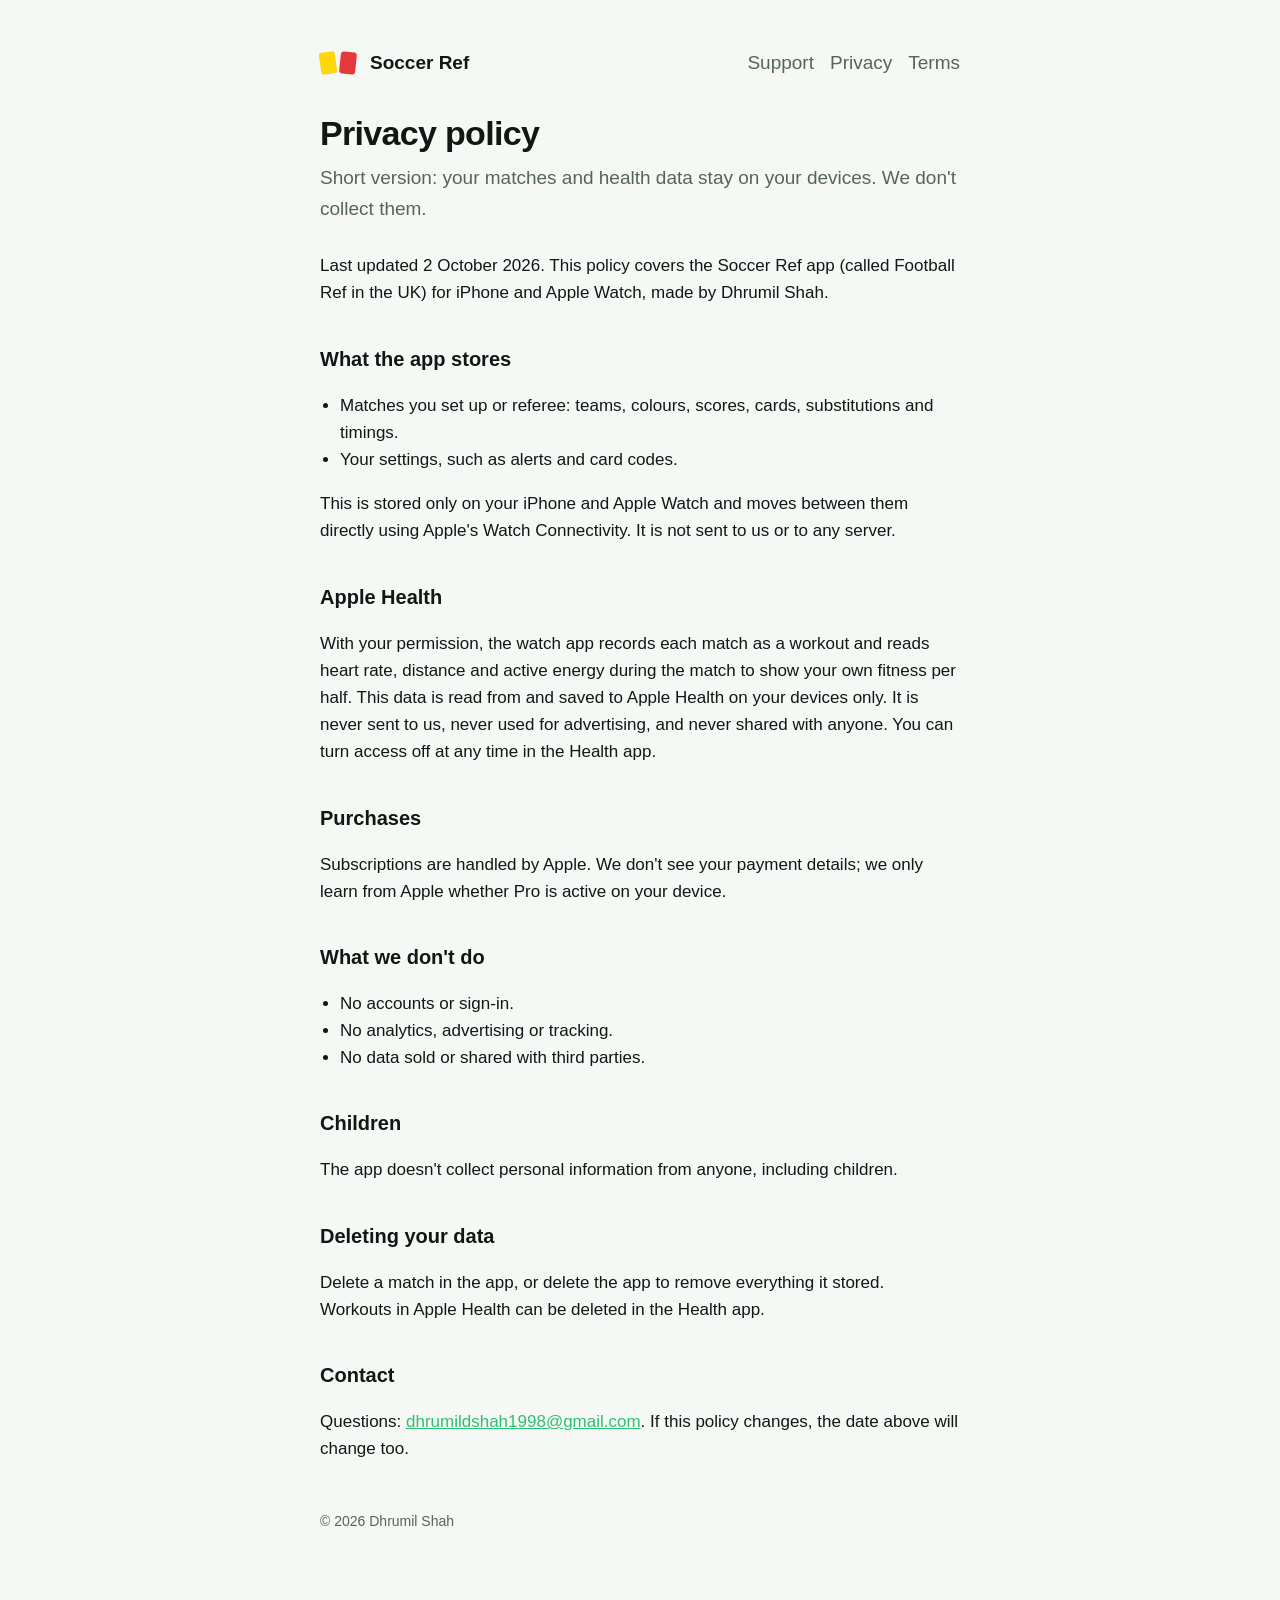
==== privacy.html @ 50238160 "Add files via upload" ====
<!doctype html><html lang="en"><head><meta charset="utf-8"><meta name="viewport" content="width=device-width,initial-scale=1"><link rel="stylesheet" href="style.css"><title>Soccer Ref Privacy</title></head><body><main>
<header><span class="cards" aria-hidden="true"><i></i><i></i></span><a href="./">Soccer Ref</a><nav><a href="./">Support</a><a href="privacy.html">Privacy</a><a href="terms.html">Terms</a></nav></header>
<h1>Privacy policy</h1>
<p class="lede">Short version: your matches and health data stay on your devices. We don't collect them.</p>
<p>Last updated 2 October 2026. This policy covers the Soccer Ref app (called Football Ref in the UK) for iPhone and Apple Watch, made by Dhrumil Shah.</p>
<h2>What the app stores</h2>
<ul><li>Matches you set up or referee: teams, colours, scores, cards, substitutions and timings.</li><li>Your settings, such as alerts and card codes.</li></ul>
<p>This is stored only on your iPhone and Apple Watch and moves between them directly using Apple's Watch Connectivity. It is not sent to us or to any server.</p>
<h2>Apple Health</h2>
<p>With your permission, the watch app records each match as a workout and reads heart rate, distance and active energy during the match to show your own fitness per half. This data is read from and saved to Apple Health on your devices only. It is never sent to us, never used for advertising, and never shared with anyone. You can turn access off at any time in the Health app.</p>
<h2>Purchases</h2>
<p>Subscriptions are handled by Apple. We don't see your payment details; we only learn from Apple whether Pro is active on your device.</p>
<h2>What we don't do</h2>
<ul><li>No accounts or sign-in.</li><li>No analytics, advertising or tracking.</li><li>No data sold or shared with third parties.</li></ul>
<h2>Children</h2>
<p>The app doesn't collect personal information from anyone, including children.</p>
<h2>Deleting your data</h2>
<p>Delete a match in the app, or delete the app to remove everything it stored. Workouts in Apple Health can be deleted in the Health app.</p>
<h2>Contact</h2>
<p>Questions: <a href="mailto:dhrumildshah1998@gmail.com">dhrumildshah1998@gmail.com</a>. If this policy changes, the date above will change too.</p>
<p class="small">© 2026 Dhrumil Shah</p>
</main></body></html>
---- style.css ----
:root{--bg:#0f1512;--fg:#eef2ee;--muted:#9fb0a6;--line:#24302a;--card:#16201b;--yellow:#ffd60a;--red:#e5383b;--green:#2fbf71}
@media (prefers-color-scheme: light){:root{--bg:#f6f8f6;--fg:#111814;--muted:#56645b;--line:#dde4df;--card:#fff}}
*{box-sizing:border-box}html{-webkit-text-size-adjust:100%}
body{margin:0;background:var(--bg);color:var(--fg);font:17px/1.6 -apple-system,BlinkMacSystemFont,"SF Pro Text","Segoe UI",Roboto,sans-serif}
main{max-width:680px;margin:0 auto;padding:48px 20px 80px}
header{display:flex;align-items:center;gap:14px;margin-bottom:36px}
.cards{display:flex;gap:4px}.cards i{display:block;width:16px;height:22px;border-radius:3px}
.cards i:first-child{background:var(--yellow);transform:rotate(-8deg)}.cards i:last-child{background:var(--red);transform:rotate(6deg)}
header a{color:var(--fg);text-decoration:none;font-weight:700;font-size:19px}
nav{margin-left:auto;display:flex;gap:16px;font-size:15px}nav a{color:var(--muted);font-weight:500}
h1{font-size:34px;line-height:1.15;margin:0 0 10px;letter-spacing:-.02em}
h2{font-size:20px;margin:36px 0 8px}
p,li{color:var(--fg)}.lede{color:var(--muted);font-size:19px;margin:0 0 28px}
a{color:var(--green)}ul{padding-left:20px}
.box{background:var(--card);border:1px solid var(--line);border-radius:14px;padding:18px 20px;margin:18px 0}
.small{color:var(--muted);font-size:14px;margin-top:48px}
:focus-visible{outline:2px solid var(--green);outline-offset:2px}
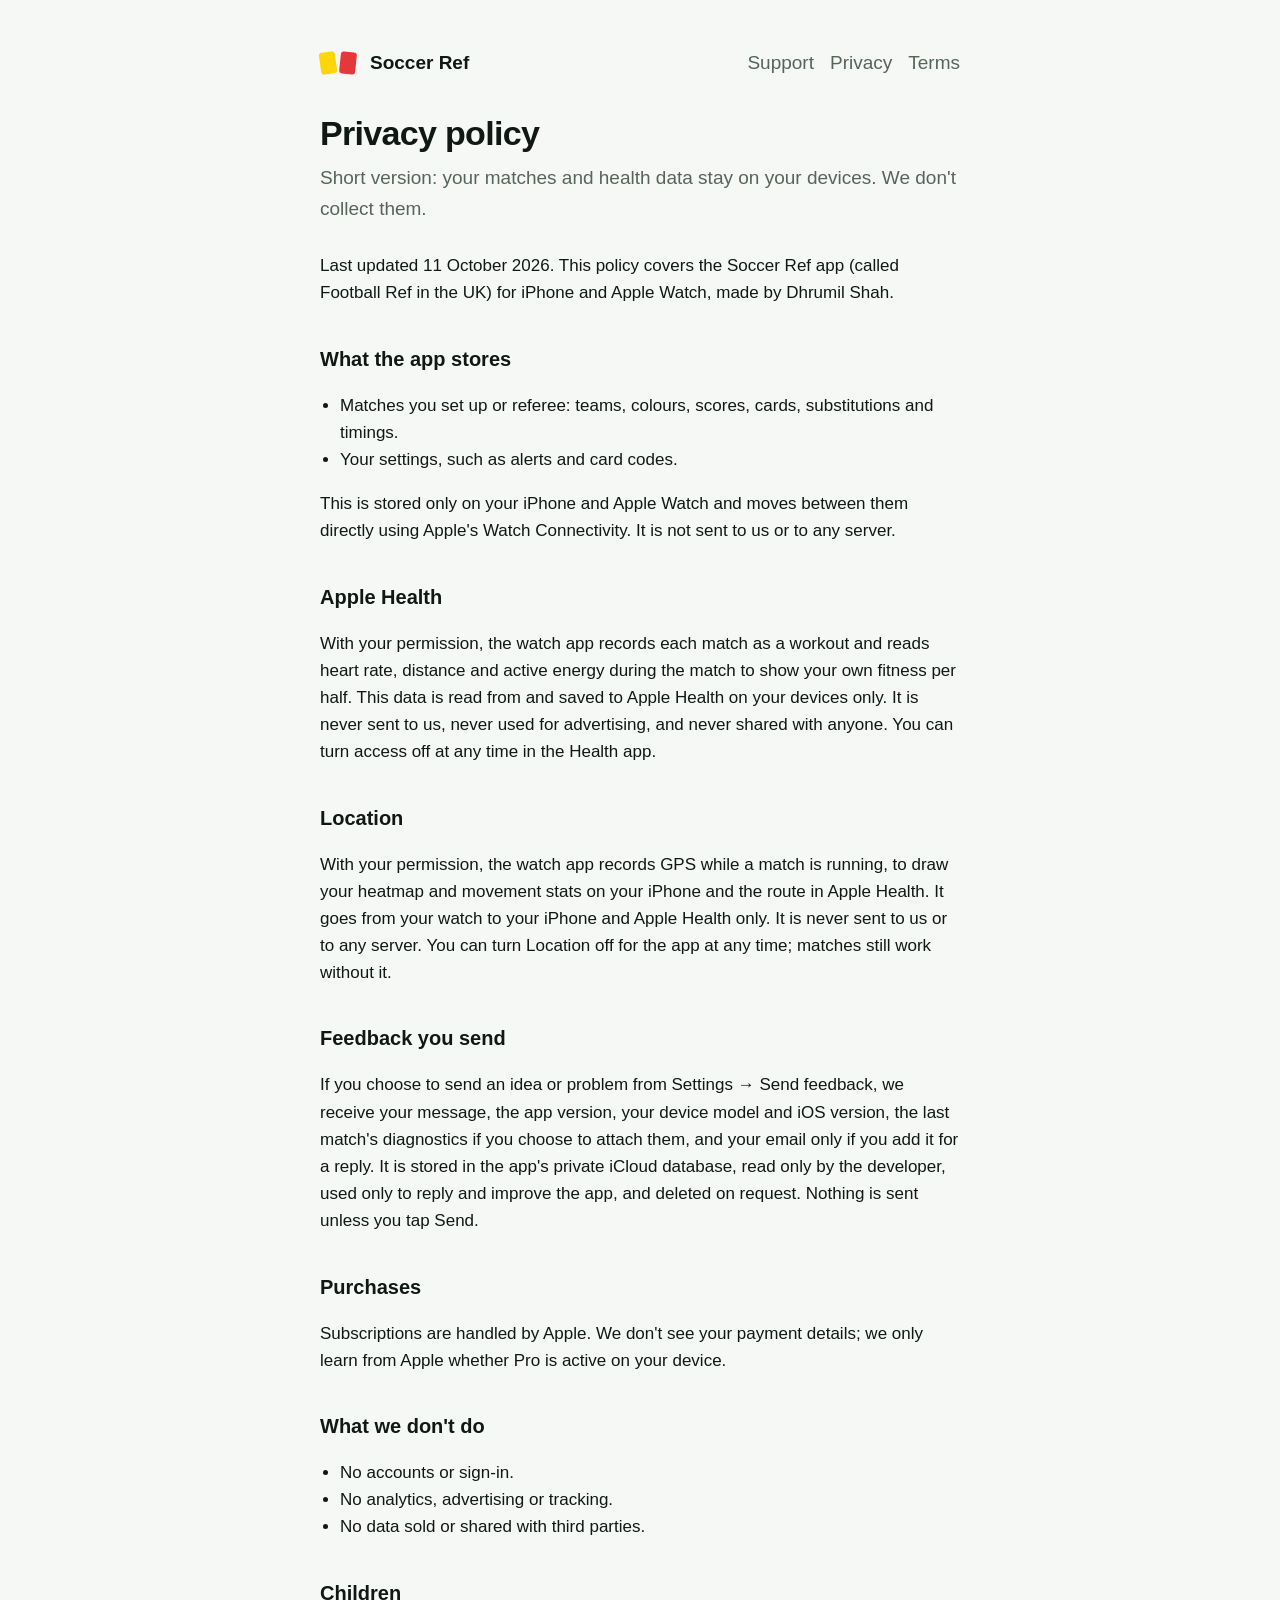
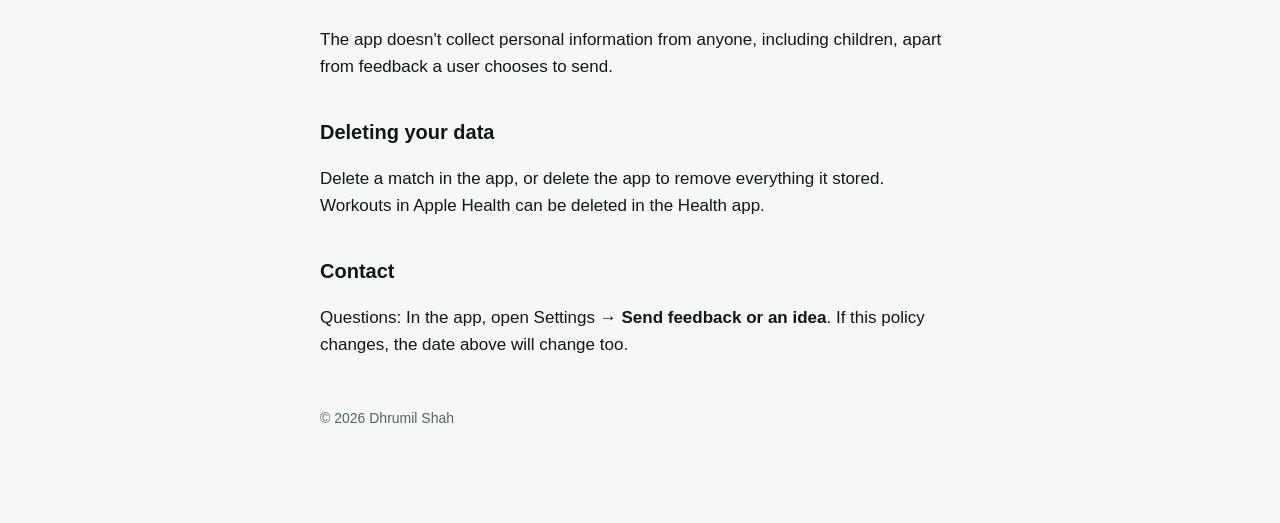
==== commit 0c360e75: "Add files via upload" ====
--- a/privacy.html
+++ b/privacy.html
@@ -2,21 +2,25 @@
 <header><span class="cards" aria-hidden="true"><i></i><i></i></span><a href="./">Soccer Ref</a><nav><a href="./">Support</a><a href="privacy.html">Privacy</a><a href="terms.html">Terms</a></nav></header>
 <h1>Privacy policy</h1>
 <p class="lede">Short version: your matches and health data stay on your devices. We don't collect them.</p>
-<p>Last updated 2 October 2026. This policy covers the Soccer Ref app (called Football Ref in the UK) for iPhone and Apple Watch, made by Dhrumil Shah.</p>
+<p>Last updated 11 October 2026. This policy covers the Soccer Ref app (called Football Ref in the UK) for iPhone and Apple Watch, made by Dhrumil Shah.</p>
 <h2>What the app stores</h2>
 <ul><li>Matches you set up or referee: teams, colours, scores, cards, substitutions and timings.</li><li>Your settings, such as alerts and card codes.</li></ul>
 <p>This is stored only on your iPhone and Apple Watch and moves between them directly using Apple's Watch Connectivity. It is not sent to us or to any server.</p>
 <h2>Apple Health</h2>
 <p>With your permission, the watch app records each match as a workout and reads heart rate, distance and active energy during the match to show your own fitness per half. This data is read from and saved to Apple Health on your devices only. It is never sent to us, never used for advertising, and never shared with anyone. You can turn access off at any time in the Health app.</p>
+<h2>Location</h2>
+<p>With your permission, the watch app records GPS while a match is running, to draw your heatmap and movement stats on your iPhone and the route in Apple Health. It goes from your watch to your iPhone and Apple Health only. It is never sent to us or to any server. You can turn Location off for the app at any time; matches still work without it.</p>
+<h2>Feedback you send</h2>
+<p>If you choose to send an idea or problem from Settings → Send feedback, we receive your message, the app version, your device model and iOS version, the last match's diagnostics if you choose to attach them, and your email only if you add it for a reply. It is stored in the app's private iCloud database, read only by the developer, used only to reply and improve the app, and deleted on request. Nothing is sent unless you tap Send.</p>
 <h2>Purchases</h2>
 <p>Subscriptions are handled by Apple. We don't see your payment details; we only learn from Apple whether Pro is active on your device.</p>
 <h2>What we don't do</h2>
 <ul><li>No accounts or sign-in.</li><li>No analytics, advertising or tracking.</li><li>No data sold or shared with third parties.</li></ul>
 <h2>Children</h2>
-<p>The app doesn't collect personal information from anyone, including children.</p>
+<p>The app doesn't collect personal information from anyone, including children, apart from feedback a user chooses to send.</p>
 <h2>Deleting your data</h2>
 <p>Delete a match in the app, or delete the app to remove everything it stored. Workouts in Apple Health can be deleted in the Health app.</p>
 <h2>Contact</h2>
-<p>Questions: <a href="mailto:dhrumildshah1998@gmail.com">dhrumildshah1998@gmail.com</a>. If this policy changes, the date above will change too.</p>
+<p>Questions: In the app, open Settings → <strong>Send feedback or an idea</strong>. If this policy changes, the date above will change too.</p>
 <p class="small">© 2026 Dhrumil Shah</p>
 </main></body></html>
